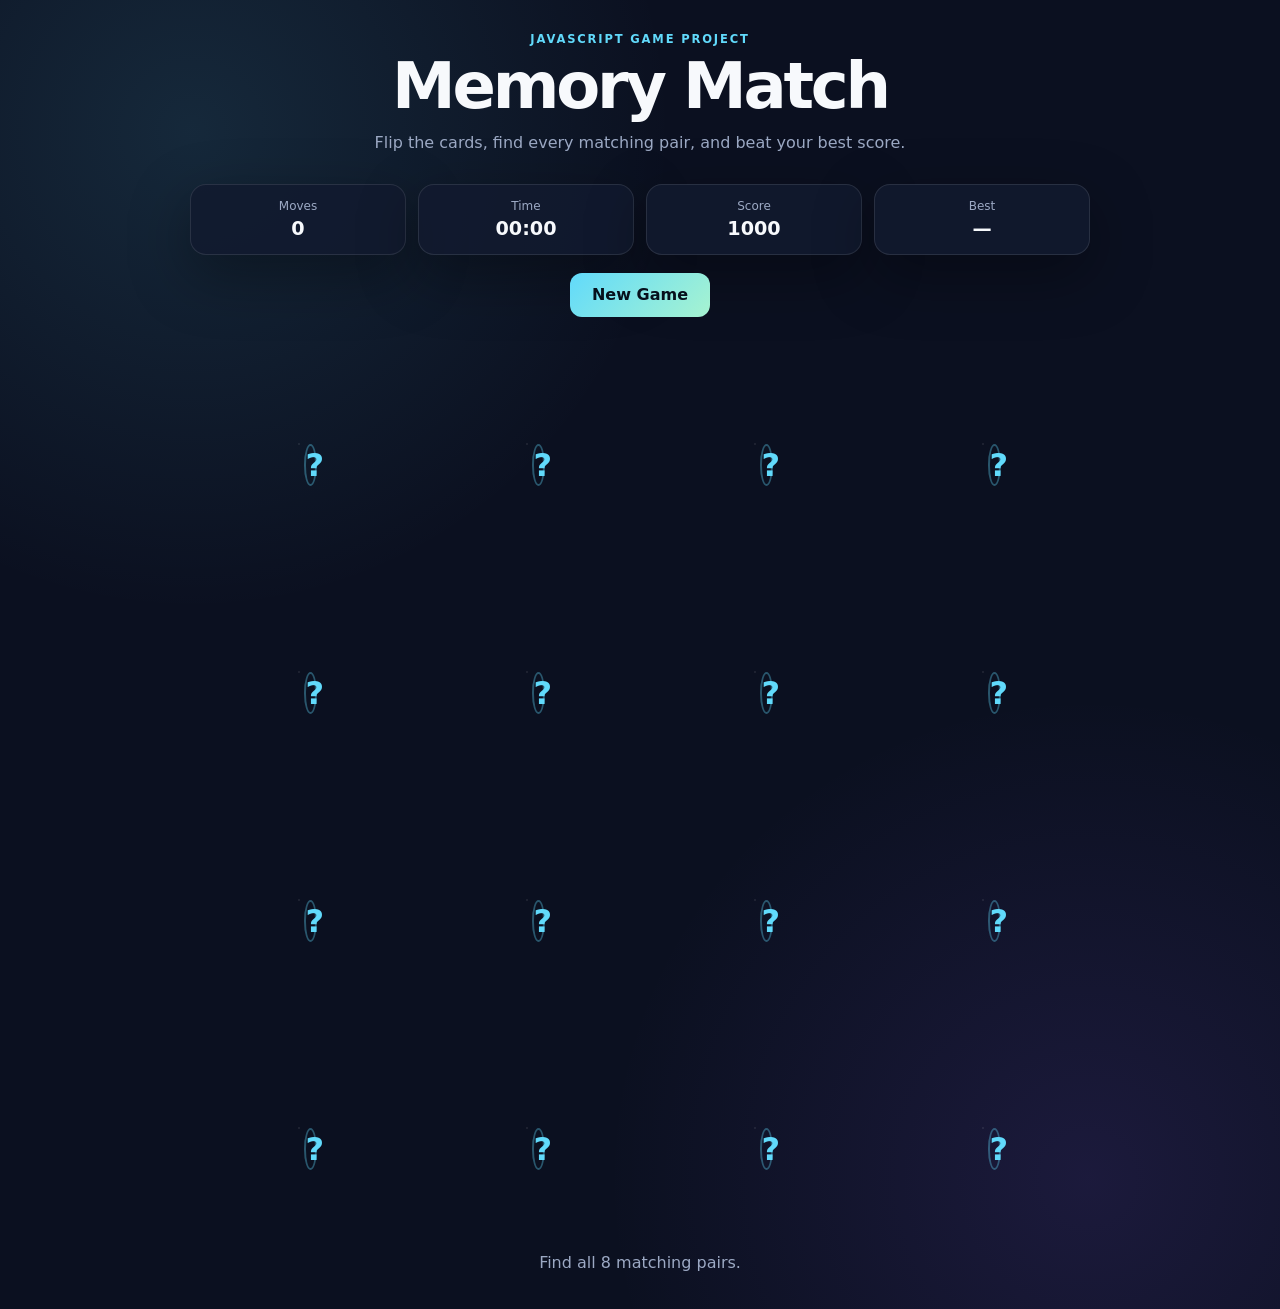
==== index.html @ 8cd5a8c1 "Add files via upload" ====
<!DOCTYPE html>
<html lang="en">
<head>
  <meta charset="UTF-8">
  <meta name="viewport" content="width=device-width, initial-scale=1.0">
  <meta name="description" content="A responsive Memory Card Matching Game built with HTML, CSS and JavaScript.">
  <title>Memory Match | Card Matching Game</title>
  <link rel="stylesheet" href="style.css">
</head>
<body>
  <main class="game-shell">
    <header class="hero">
      <p class="eyebrow">JAVASCRIPT GAME PROJECT</p>
      <h1>Memory Match</h1>
      <p class="subtitle">Flip the cards, find every matching pair, and beat your best score.</p>
    </header>

    <section class="stats" aria-label="Game statistics">
      <div class="stat-card">
        <span class="stat-label">Moves</span>
        <strong id="moves">0</strong>
      </div>
      <div class="stat-card">
        <span class="stat-label">Time</span>
        <strong id="timer">00:00</strong>
      </div>
      <div class="stat-card">
        <span class="stat-label">Score</span>
        <strong id="score">1000</strong>
      </div>
      <div class="stat-card">
        <span class="stat-label">Best</span>
        <strong id="bestScore">—</strong>
      </div>
    </section>

    <div class="controls">
      <button id="newGameBtn" class="primary-btn" type="button">New Game</button>
    </div>

    <section id="gameBoard" class="game-board" aria-label="Memory card board"></section>

    <p id="status" class="status" aria-live="polite">Find all 8 matching pairs.</p>
  </main>

  <div id="winModal" class="modal hidden" role="dialog" aria-modal="true" aria-labelledby="winTitle">
    <div class="modal-card">
      <div class="trophy" aria-hidden="true">🏆</div>
      <p class="eyebrow">GAME COMPLETE</p>
      <h2 id="winTitle">You matched them all!</h2>
      <p id="winMessage"></p>
      <button id="playAgainBtn" class="primary-btn" type="button">Play Again</button>
    </div>
  </div>

  <script src="script.js"></script>
</body>
</html>
---- style.css ----
* {
  box-sizing: border-box;
  margin: 0;
  padding: 0;
}

:root {
  --bg: #0b1020;
  --panel: #121a2f;
  --panel-2: #18223c;
  --text: #f7f9fc;
  --muted: #9ca9c4;
  --accent: #61dafb;
  --accent-2: #8b5cf6;
  --success: #34d399;
  --border: rgba(255, 255, 255, 0.10);
  --shadow: 0 20px 60px rgba(0, 0, 0, 0.35);
}

body {
  min-height: 100vh;
  font-family: Inter, ui-sans-serif, system-ui, -apple-system, BlinkMacSystemFont, "Segoe UI", sans-serif;
  background:
    radial-gradient(circle at 15% 10%, rgba(97, 218, 251, 0.12), transparent 30%),
    radial-gradient(circle at 85% 90%, rgba(139, 92, 246, 0.13), transparent 30%),
    var(--bg);
  color: var(--text);
  padding: 32px 16px;
}

.game-shell {
  width: min(900px, 100%);
  margin: 0 auto;
}

.hero {
  text-align: center;
  margin-bottom: 28px;
}

.eyebrow {
  color: var(--accent);
  font-size: 0.72rem;
  font-weight: 800;
  letter-spacing: 0.16em;
  margin-bottom: 8px;
}

h1 {
  font-size: clamp(2.2rem, 7vw, 4rem);
  line-height: 1;
  letter-spacing: -0.05em;
}

.subtitle {
  max-width: 560px;
  margin: 12px auto 0;
  color: var(--muted);
  line-height: 1.6;
}

.stats {
  display: grid;
  grid-template-columns: repeat(4, 1fr);
  gap: 12px;
  margin-bottom: 18px;
}

.stat-card {
  background: rgba(18, 26, 47, 0.86);
  border: 1px solid var(--border);
  border-radius: 16px;
  padding: 14px;
  text-align: center;
  box-shadow: var(--shadow);
}

.stat-label {
  display: block;
  color: var(--muted);
  font-size: 0.75rem;
  margin-bottom: 4px;
}

.stat-card strong {
  font-size: 1.2rem;
}

.controls {
  display: flex;
  justify-content: center;
  margin-bottom: 18px;
}

button {
  font: inherit;
}

.primary-btn {
  min-height: 44px;
  border: 0;
  border-radius: 12px;
  padding: 10px 22px;
  cursor: pointer;
  font-weight: 800;
  color: #06101c;
  background: linear-gradient(135deg, var(--accent), #a7f3d0);
  transition: transform 0.2s ease, filter 0.2s ease;
}

.primary-btn:hover {
  transform: translateY(-2px);
  filter: brightness(1.05);
}

.primary-btn:focus-visible {
  outline: 3px solid rgba(97, 218, 251, 0.35);
  outline-offset: 3px;
}

.game-board {
  display: grid;
  grid-template-columns: repeat(4, 1fr);
  gap: 12px;
  perspective: 900px;
}

.card {
  aspect-ratio: 1;
  border: 0;
  background: transparent;
  cursor: pointer;
  perspective: 900px;
  padding: 0;
}

.card:disabled {
  cursor: default;
}

.card-inner {
  position: relative;
  width: 100%;
  height: 100%;
  transform-style: preserve-3d;
  transition: transform 0.45s ease;
}

.card.flipped .card-inner,
.card.matched .card-inner {
  transform: rotateY(180deg);
}

.card-face {
  position: absolute;
  inset: 0;
  display: grid;
  place-items: center;
  border-radius: 18px;
  backface-visibility: hidden;
  -webkit-backface-visibility: hidden;
  border: 1px solid var(--border);
}

.card-back {
  background: linear-gradient(145deg, var(--panel-2), #0f1730);
  box-shadow: 0 10px 24px rgba(0, 0, 0, 0.22);
}

.card-back::after {
  content: "?";
  width: 42%;
  aspect-ratio: 1;
  display: grid;
  place-items: center;
  border-radius: 50%;
  border: 2px solid rgba(97, 218, 251, 0.35);
  color: var(--accent);
  font-size: clamp(1.3rem, 5vw, 2rem);
  font-weight: 900;
}

.card-front {
  transform: rotateY(180deg);
  background: #f7f9fc;
  color: #111827;
  font-size: clamp(1.8rem, 7vw, 3.1rem);
  box-shadow: 0 10px 24px rgba(0, 0, 0, 0.20);
}

.card.matched .card-front {
  box-shadow: 0 0 0 3px rgba(52, 211, 153, 0.35), 0 10px 28px rgba(52, 211, 153, 0.16);
}

.card:focus-visible {
  outline: 3px solid var(--accent);
  outline-offset: 3px;
  border-radius: 18px;
}

.status {
  text-align: center;
  color: var(--muted);
  margin-top: 18px;
  min-height: 24px;
}

.modal {
  position: fixed;
  inset: 0;
  display: grid;
  place-items: center;
  padding: 20px;
  background: rgba(4, 8, 18, 0.78);
  backdrop-filter: blur(8px);
  z-index: 10;
}

.modal.hidden {
  display: none;
}

.modal-card {
  width: min(430px, 100%);
  padding: 34px;
  text-align: center;
  background: var(--panel);
  border: 1px solid var(--border);
  border-radius: 24px;
  box-shadow: var(--shadow);
}

.trophy {
  font-size: 3.4rem;
  margin-bottom: 8px;
}

.modal-card h2 {
  font-size: 1.8rem;
  margin-bottom: 10px;
}

.modal-card p:not(.eyebrow) {
  color: var(--muted);
  line-height: 1.6;
  margin-bottom: 22px;
}

@media (max-width: 560px) {
  body {
    padding: 22px 12px;
  }

  .stats {
    grid-template-columns: repeat(2, 1fr);
  }

  .game-board {
    gap: 8px;
  }

  .card-face {
    border-radius: 13px;
  }
}

@media (prefers-reduced-motion: reduce) {
  .card-inner,
  .primary-btn {
    transition: none;
  }
}
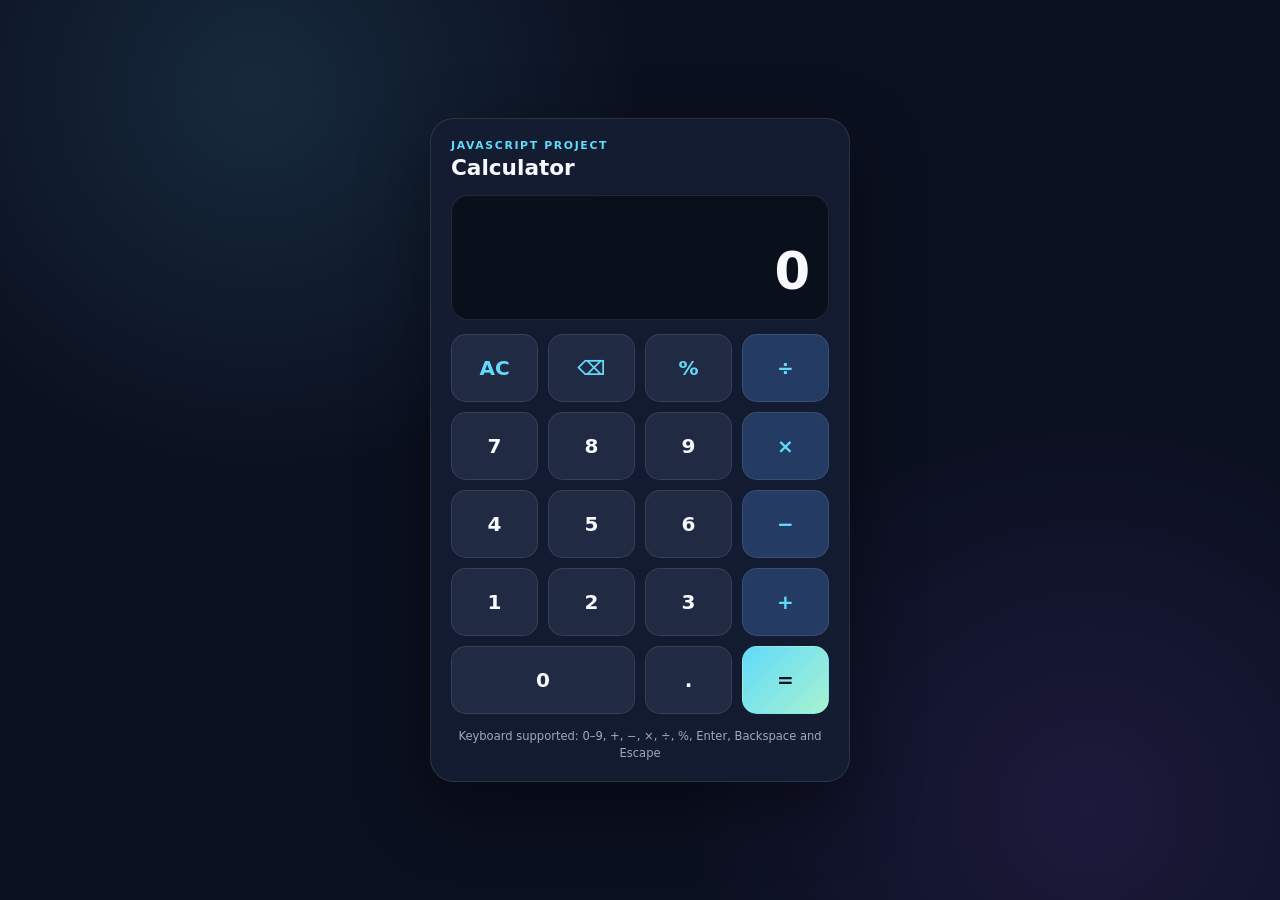
==== commit 03aa6426: "Add files via upload" ====
--- a/index.html
+++ b/index.html
@@ -3,56 +3,55 @@
 <head>
   <meta charset="UTF-8">
   <meta name="viewport" content="width=device-width, initial-scale=1.0">
-  <meta name="description" content="A responsive Memory Card Matching Game built with HTML, CSS and JavaScript.">
-  <title>Memory Match | Card Matching Game</title>
+  <meta name="description" content="A responsive calculator built with HTML, CSS and JavaScript.">
+  <title>Calculator | JavaScript Project</title>
   <link rel="stylesheet" href="style.css">
 </head>
 <body>
-  <main class="game-shell">
-    <header class="hero">
-      <p class="eyebrow">JAVASCRIPT GAME PROJECT</p>
-      <h1>Memory Match</h1>
-      <p class="subtitle">Flip the cards, find every matching pair, and beat your best score.</p>
-    </header>
+  <main class="app">
+    <section class="calculator" aria-label="Calculator">
+      <header class="calculator-header">
+        <div>
+          <p class="eyebrow">JAVASCRIPT PROJECT</p>
+          <h1>Calculator</h1>
+        </div>
+        <button id="clear" class="clear-btn" type="button" aria-label="Clear calculator">AC</button>
+      </header>
 
-    <section class="stats" aria-label="Game statistics">
-      <div class="stat-card">
-        <span class="stat-label">Moves</span>
-        <strong id="moves">0</strong>
+      <div class="display" aria-live="polite">
+        <div id="history" class="history"></div>
+        <div id="display">0</div>
       </div>
-      <div class="stat-card">
-        <span class="stat-label">Time</span>
-        <strong id="timer">00:00</strong>
+
+      <div class="keys">
+        <button type="button" class="key utility" data-action="clear">AC</button>
+        <button type="button" class="key utility" data-action="backspace">⌫</button>
+        <button type="button" class="key utility" data-action="percent">%</button>
+        <button type="button" class="key operator" data-value="/">÷</button>
+
+        <button type="button" class="key" data-value="7">7</button>
+        <button type="button" class="key" data-value="8">8</button>
+        <button type="button" class="key" data-value="9">9</button>
+        <button type="button" class="key operator" data-value="*">×</button>
+
+        <button type="button" class="key" data-value="4">4</button>
+        <button type="button" class="key" data-value="5">5</button>
+        <button type="button" class="key" data-value="6">6</button>
+        <button type="button" class="key operator" data-value="-">−</button>
+
+        <button type="button" class="key" data-value="1">1</button>
+        <button type="button" class="key" data-value="2">2</button>
+        <button type="button" class="key" data-value="3">3</button>
+        <button type="button" class="key operator" data-value="+">+</button>
+
+        <button type="button" class="key zero" data-value="0">0</button>
+        <button type="button" class="key" data-action="decimal">.</button>
+        <button type="button" class="key equals" data-action="equals">=</button>
       </div>
-      <div class="stat-card">
-        <span class="stat-label">Score</span>
-        <strong id="score">1000</strong>
-      </div>
-      <div class="stat-card">
-        <span class="stat-label">Best</span>
-        <strong id="bestScore">—</strong>
-      </div>
+
+      <p class="hint">Keyboard supported: 0–9, +, −, ×, ÷, %, Enter, Backspace and Escape</p>
     </section>
-
-    <div class="controls">
-      <button id="newGameBtn" class="primary-btn" type="button">New Game</button>
-    </div>
-
-    <section id="gameBoard" class="game-board" aria-label="Memory card board"></section>
-
-    <p id="status" class="status" aria-live="polite">Find all 8 matching pairs.</p>
   </main>
-
-  <div id="winModal" class="modal hidden" role="dialog" aria-modal="true" aria-labelledby="winTitle">
-    <div class="modal-card">
-      <div class="trophy" aria-hidden="true">🏆</div>
-      <p class="eyebrow">GAME COMPLETE</p>
-      <h2 id="winTitle">You matched them all!</h2>
-      <p id="winMessage"></p>
-      <button id="playAgainBtn" class="primary-btn" type="button">Play Again</button>
-    </div>
-  </div>
-
   <script src="script.js"></script>
 </body>
 </html>
--- a/style.css
+++ b/style.css
@@ -1,272 +1,133 @@
-* {
-  box-sizing: border-box;
-  margin: 0;
-  padding: 0;
-}
+* { box-sizing: border-box; margin: 0; padding: 0; }
 
 :root {
   --bg: #0b1020;
-  --panel: #121a2f;
-  --panel-2: #18223c;
+  --panel: #151d32;
+  --display: #0a0f1c;
+  --key: #202a43;
+  --key-hover: #2a3756;
+  --operator: #243b64;
+  --accent: #61dafb;
   --text: #f7f9fc;
   --muted: #9ca9c4;
-  --accent: #61dafb;
-  --accent-2: #8b5cf6;
-  --success: #34d399;
-  --border: rgba(255, 255, 255, 0.10);
-  --shadow: 0 20px 60px rgba(0, 0, 0, 0.35);
+  --border: rgba(255,255,255,.1);
 }
 
 body {
   min-height: 100vh;
-  font-family: Inter, ui-sans-serif, system-ui, -apple-system, BlinkMacSystemFont, "Segoe UI", sans-serif;
+  display: grid;
+  place-items: center;
+  padding: 20px;
+  font-family: system-ui, -apple-system, BlinkMacSystemFont, "Segoe UI", sans-serif;
   background:
-    radial-gradient(circle at 15% 10%, rgba(97, 218, 251, 0.12), transparent 30%),
-    radial-gradient(circle at 85% 90%, rgba(139, 92, 246, 0.13), transparent 30%),
+    radial-gradient(circle at 20% 10%, rgba(97,218,251,.13), transparent 30%),
+    radial-gradient(circle at 85% 90%, rgba(139,92,246,.13), transparent 30%),
     var(--bg);
   color: var(--text);
-  padding: 32px 16px;
 }
 
-.game-shell {
-  width: min(900px, 100%);
-  margin: 0 auto;
+.app { width: min(420px, 100%); }
+
+.calculator {
+  padding: 20px;
+  background: rgba(21,29,50,.95);
+  border: 1px solid var(--border);
+  border-radius: 24px;
+  box-shadow: 0 25px 70px rgba(0,0,0,.4);
 }
 
-.hero {
-  text-align: center;
-  margin-bottom: 28px;
+.calculator-header {
+  display: flex;
+  justify-content: space-between;
+  align-items: center;
+  margin-bottom: 15px;
 }
 
 .eyebrow {
   color: var(--accent);
-  font-size: 0.72rem;
+  font-size: .68rem;
   font-weight: 800;
-  letter-spacing: 0.16em;
-  margin-bottom: 8px;
+  letter-spacing: .15em;
 }
 
-h1 {
-  font-size: clamp(2.2rem, 7vw, 4rem);
-  line-height: 1;
-  letter-spacing: -0.05em;
+h1 { font-size: 1.35rem; margin-top: 3px; }
+
+.clear-btn {
+  display: none;
+  border: 0;
+  background: transparent;
+  color: var(--muted);
 }
 
-.subtitle {
-  max-width: 560px;
-  margin: 12px auto 0;
-  color: var(--muted);
-  line-height: 1.6;
+.display {
+  min-height: 125px;
+  padding: 18px;
+  margin-bottom: 14px;
+  display: flex;
+  flex-direction: column;
+  justify-content: flex-end;
+  align-items: flex-end;
+  overflow: hidden;
+  background: var(--display);
+  border: 1px solid var(--border);
+  border-radius: 17px;
 }
 
-.stats {
+.history {
+  width: 100%;
+  min-height: 22px;
+  color: var(--muted);
+  font-size: .9rem;
+  text-align: right;
+  overflow-wrap: anywhere;
+}
+
+#display {
+  width: 100%;
+  margin-top: 5px;
+  font-size: clamp(2rem, 9vw, 3.2rem);
+  font-weight: 700;
+  text-align: right;
+  overflow-wrap: anywhere;
+}
+
+.keys {
   display: grid;
   grid-template-columns: repeat(4, 1fr);
-  gap: 12px;
-  margin-bottom: 18px;
+  gap: 10px;
 }
 
-.stat-card {
-  background: rgba(18, 26, 47, 0.86);
+.key {
+  min-height: 68px;
   border: 1px solid var(--border);
-  border-radius: 16px;
-  padding: 14px;
-  text-align: center;
-  box-shadow: var(--shadow);
+  border-radius: 15px;
+  background: var(--key);
+  color: var(--text);
+  font: inherit;
+  font-size: 1.25rem;
+  font-weight: 700;
+  cursor: pointer;
+  transition: transform .12s, background .12s;
 }
 
-.stat-label {
-  display: block;
+.key:hover { background: var(--key-hover); }
+.key:active { transform: scale(.96); }
+.key:focus-visible { outline: 3px solid rgba(97,218,251,.4); outline-offset: 2px; }
+
+.key.utility { color: var(--accent); }
+.key.operator { background: var(--operator); color: var(--accent); }
+.key.equals { background: linear-gradient(135deg, var(--accent), #a7f3d0); color: #07121d; }
+.key.zero { grid-column: span 2; }
+
+.hint {
+  margin-top: 14px;
   color: var(--muted);
-  font-size: 0.75rem;
-  margin-bottom: 4px;
+  font-size: .72rem;
+  line-height: 1.45;
+  text-align: center;
 }
 
-.stat-card strong {
-  font-size: 1.2rem;
+@media (max-width: 380px) {
+  .calculator { padding: 14px; border-radius: 18px; }
+  .key { min-height: 60px; }
 }
-
-.controls {
-  display: flex;
-  justify-content: center;
-  margin-bottom: 18px;
-}
-
-button {
-  font: inherit;
-}
-
-.primary-btn {
-  min-height: 44px;
-  border: 0;
-  border-radius: 12px;
-  padding: 10px 22px;
-  cursor: pointer;
-  font-weight: 800;
-  color: #06101c;
-  background: linear-gradient(135deg, var(--accent), #a7f3d0);
-  transition: transform 0.2s ease, filter 0.2s ease;
-}
-
-.primary-btn:hover {
-  transform: translateY(-2px);
-  filter: brightness(1.05);
-}
-
-.primary-btn:focus-visible {
-  outline: 3px solid rgba(97, 218, 251, 0.35);
-  outline-offset: 3px;
-}
-
-.game-board {
-  display: grid;
-  grid-template-columns: repeat(4, 1fr);
-  gap: 12px;
-  perspective: 900px;
-}
-
-.card {
-  aspect-ratio: 1;
-  border: 0;
-  background: transparent;
-  cursor: pointer;
-  perspective: 900px;
-  padding: 0;
-}
-
-.card:disabled {
-  cursor: default;
-}
-
-.card-inner {
-  position: relative;
-  width: 100%;
-  height: 100%;
-  transform-style: preserve-3d;
-  transition: transform 0.45s ease;
-}
-
-.card.flipped .card-inner,
-.card.matched .card-inner {
-  transform: rotateY(180deg);
-}
-
-.card-face {
-  position: absolute;
-  inset: 0;
-  display: grid;
-  place-items: center;
-  border-radius: 18px;
-  backface-visibility: hidden;
-  -webkit-backface-visibility: hidden;
-  border: 1px solid var(--border);
-}
-
-.card-back {
-  background: linear-gradient(145deg, var(--panel-2), #0f1730);
-  box-shadow: 0 10px 24px rgba(0, 0, 0, 0.22);
-}
-
-.card-back::after {
-  content: "?";
-  width: 42%;
-  aspect-ratio: 1;
-  display: grid;
-  place-items: center;
-  border-radius: 50%;
-  border: 2px solid rgba(97, 218, 251, 0.35);
-  color: var(--accent);
-  font-size: clamp(1.3rem, 5vw, 2rem);
-  font-weight: 900;
-}
-
-.card-front {
-  transform: rotateY(180deg);
-  background: #f7f9fc;
-  color: #111827;
-  font-size: clamp(1.8rem, 7vw, 3.1rem);
-  box-shadow: 0 10px 24px rgba(0, 0, 0, 0.20);
-}
-
-.card.matched .card-front {
-  box-shadow: 0 0 0 3px rgba(52, 211, 153, 0.35), 0 10px 28px rgba(52, 211, 153, 0.16);
-}
-
-.card:focus-visible {
-  outline: 3px solid var(--accent);
-  outline-offset: 3px;
-  border-radius: 18px;
-}
-
-.status {
-  text-align: center;
-  color: var(--muted);
-  margin-top: 18px;
-  min-height: 24px;
-}
-
-.modal {
-  position: fixed;
-  inset: 0;
-  display: grid;
-  place-items: center;
-  padding: 20px;
-  background: rgba(4, 8, 18, 0.78);
-  backdrop-filter: blur(8px);
-  z-index: 10;
-}
-
-.modal.hidden {
-  display: none;
-}
-
-.modal-card {
-  width: min(430px, 100%);
-  padding: 34px;
-  text-align: center;
-  background: var(--panel);
-  border: 1px solid var(--border);
-  border-radius: 24px;
-  box-shadow: var(--shadow);
-}
-
-.trophy {
-  font-size: 3.4rem;
-  margin-bottom: 8px;
-}
-
-.modal-card h2 {
-  font-size: 1.8rem;
-  margin-bottom: 10px;
-}
-
-.modal-card p:not(.eyebrow) {
-  color: var(--muted);
-  line-height: 1.6;
-  margin-bottom: 22px;
-}
-
-@media (max-width: 560px) {
-  body {
-    padding: 22px 12px;
-  }
-
-  .stats {
-    grid-template-columns: repeat(2, 1fr);
-  }
-
-  .game-board {
-    gap: 8px;
-  }
-
-  .card-face {
-    border-radius: 13px;
-  }
-}
-
-@media (prefers-reduced-motion: reduce) {
-  .card-inner,
-  .primary-btn {
-    transition: none;
-  }
-}
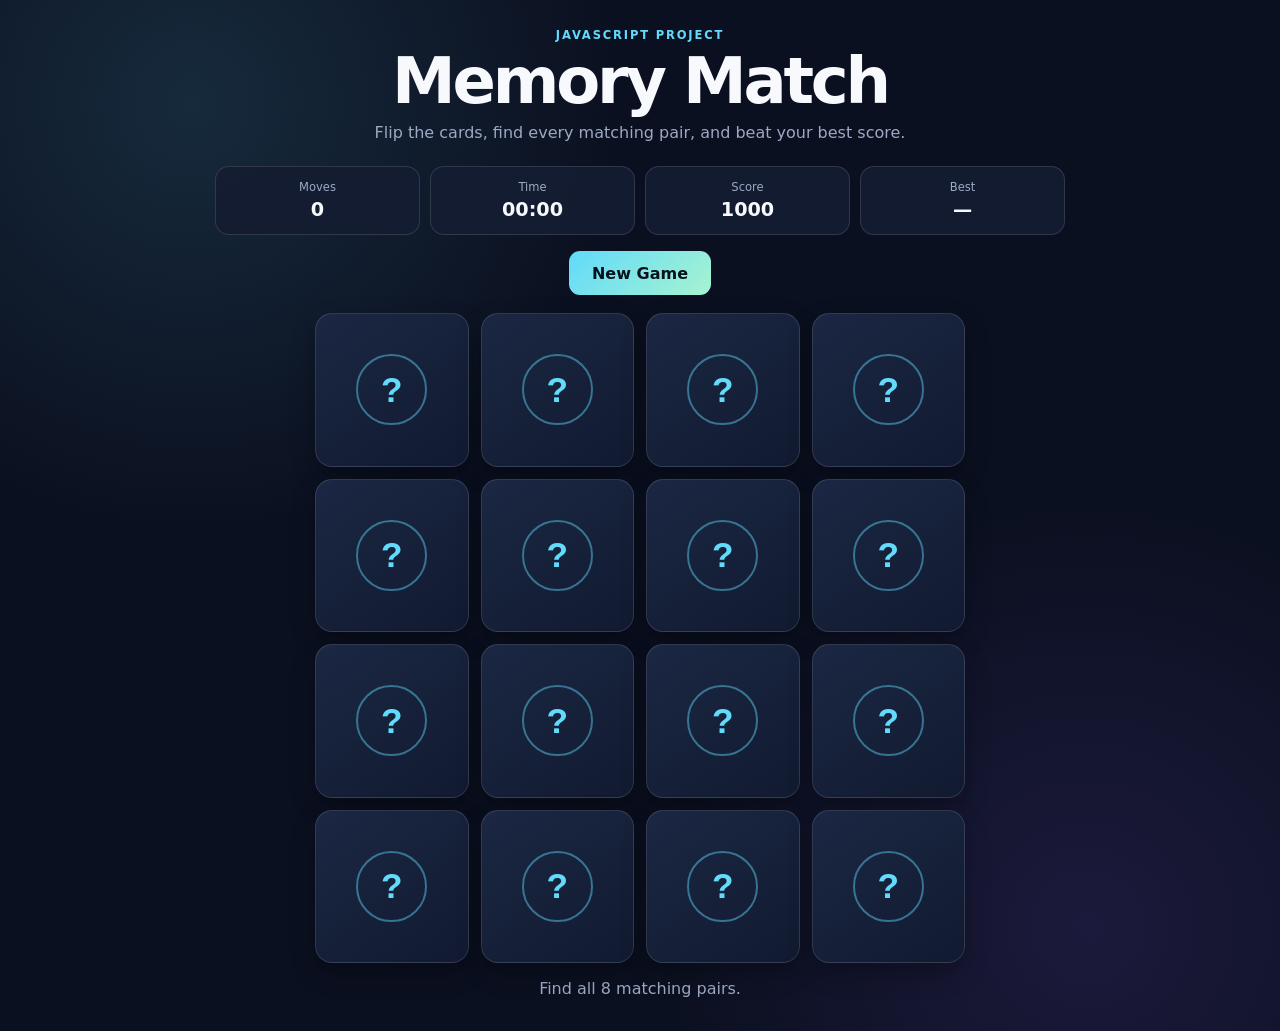
==== commit 94b3b607: "Add files via upload" ====
--- a/index.html
+++ b/index.html
@@ -3,55 +3,43 @@
 <head>
   <meta charset="UTF-8">
   <meta name="viewport" content="width=device-width, initial-scale=1.0">
-  <meta name="description" content="A responsive calculator built with HTML, CSS and JavaScript.">
-  <title>Calculator | JavaScript Project</title>
+  <meta name="description" content="A fully functional Memory Card Matching Game built with HTML, CSS and JavaScript.">
+  <title>Memory Match Game</title>
   <link rel="stylesheet" href="style.css">
 </head>
 <body>
-  <main class="app">
-    <section class="calculator" aria-label="Calculator">
-      <header class="calculator-header">
-        <div>
-          <p class="eyebrow">JAVASCRIPT PROJECT</p>
-          <h1>Calculator</h1>
-        </div>
-        <button id="clear" class="clear-btn" type="button" aria-label="Clear calculator">AC</button>
-      </header>
+  <main class="container">
+    <header class="header">
+      <p class="eyebrow">JAVASCRIPT PROJECT</p>
+      <h1>Memory Match</h1>
+      <p class="subtitle">Flip the cards, find every matching pair, and beat your best score.</p>
+    </header>
 
-      <div class="display" aria-live="polite">
-        <div id="history" class="history"></div>
-        <div id="display">0</div>
-      </div>
+    <section class="stats" aria-label="Game statistics">
+      <div class="stat"><span>Moves</span><strong id="moves">0</strong></div>
+      <div class="stat"><span>Time</span><strong id="timer">00:00</strong></div>
+      <div class="stat"><span>Score</span><strong id="score">1000</strong></div>
+      <div class="stat"><span>Best</span><strong id="best">—</strong></div>
+    </section>
 
-      <div class="keys">
-        <button type="button" class="key utility" data-action="clear">AC</button>
-        <button type="button" class="key utility" data-action="backspace">⌫</button>
-        <button type="button" class="key utility" data-action="percent">%</button>
-        <button type="button" class="key operator" data-value="/">÷</button>
+    <div class="controls">
+      <button id="newGame" class="button" type="button">New Game</button>
+    </div>
 
-        <button type="button" class="key" data-value="7">7</button>
-        <button type="button" class="key" data-value="8">8</button>
-        <button type="button" class="key" data-value="9">9</button>
-        <button type="button" class="key operator" data-value="*">×</button>
+    <section id="board" class="board" aria-label="Memory cards"></section>
+    <p id="status" class="status" aria-live="polite">Find all 8 matching pairs.</p>
+  </main>
 
-        <button type="button" class="key" data-value="4">4</button>
-        <button type="button" class="key" data-value="5">5</button>
-        <button type="button" class="key" data-value="6">6</button>
-        <button type="button" class="key operator" data-value="-">−</button>
+  <div id="winModal" class="modal hidden" role="dialog" aria-modal="true" aria-labelledby="winTitle">
+    <div class="modal-card">
+      <div class="trophy" aria-hidden="true">🏆</div>
+      <p class="eyebrow">GAME COMPLETE</p>
+      <h2 id="winTitle">Congratulations!</h2>
+      <p id="winText"></p>
+      <button id="playAgain" class="button" type="button">Play Again</button>
+    </div>
+  </div>
 
-        <button type="button" class="key" data-value="1">1</button>
-        <button type="button" class="key" data-value="2">2</button>
-        <button type="button" class="key" data-value="3">3</button>
-        <button type="button" class="key operator" data-value="+">+</button>
-
-        <button type="button" class="key zero" data-value="0">0</button>
-        <button type="button" class="key" data-action="decimal">.</button>
-        <button type="button" class="key equals" data-action="equals">=</button>
-      </div>
-
-      <p class="hint">Keyboard supported: 0–9, +, −, ×, ÷, %, Enter, Backspace and Escape</p>
-    </section>
-  </main>
   <script src="script.js"></script>
 </body>
 </html>
--- a/style.css
+++ b/style.css
@@ -1,133 +1,22 @@
-* { box-sizing: border-box; margin: 0; padding: 0; }
-
-:root {
-  --bg: #0b1020;
-  --panel: #151d32;
-  --display: #0a0f1c;
-  --key: #202a43;
-  --key-hover: #2a3756;
-  --operator: #243b64;
-  --accent: #61dafb;
-  --text: #f7f9fc;
-  --muted: #9ca9c4;
-  --border: rgba(255,255,255,.1);
-}
-
-body {
-  min-height: 100vh;
-  display: grid;
-  place-items: center;
-  padding: 20px;
-  font-family: system-ui, -apple-system, BlinkMacSystemFont, "Segoe UI", sans-serif;
-  background:
-    radial-gradient(circle at 20% 10%, rgba(97,218,251,.13), transparent 30%),
-    radial-gradient(circle at 85% 90%, rgba(139,92,246,.13), transparent 30%),
-    var(--bg);
-  color: var(--text);
-}
-
-.app { width: min(420px, 100%); }
-
-.calculator {
-  padding: 20px;
-  background: rgba(21,29,50,.95);
-  border: 1px solid var(--border);
-  border-radius: 24px;
-  box-shadow: 0 25px 70px rgba(0,0,0,.4);
-}
-
-.calculator-header {
-  display: flex;
-  justify-content: space-between;
-  align-items: center;
-  margin-bottom: 15px;
-}
-
-.eyebrow {
-  color: var(--accent);
-  font-size: .68rem;
-  font-weight: 800;
-  letter-spacing: .15em;
-}
-
-h1 { font-size: 1.35rem; margin-top: 3px; }
-
-.clear-btn {
-  display: none;
-  border: 0;
-  background: transparent;
-  color: var(--muted);
-}
-
-.display {
-  min-height: 125px;
-  padding: 18px;
-  margin-bottom: 14px;
-  display: flex;
-  flex-direction: column;
-  justify-content: flex-end;
-  align-items: flex-end;
-  overflow: hidden;
-  background: var(--display);
-  border: 1px solid var(--border);
-  border-radius: 17px;
-}
-
-.history {
-  width: 100%;
-  min-height: 22px;
-  color: var(--muted);
-  font-size: .9rem;
-  text-align: right;
-  overflow-wrap: anywhere;
-}
-
-#display {
-  width: 100%;
-  margin-top: 5px;
-  font-size: clamp(2rem, 9vw, 3.2rem);
-  font-weight: 700;
-  text-align: right;
-  overflow-wrap: anywhere;
-}
-
-.keys {
-  display: grid;
-  grid-template-columns: repeat(4, 1fr);
-  gap: 10px;
-}
-
-.key {
-  min-height: 68px;
-  border: 1px solid var(--border);
-  border-radius: 15px;
-  background: var(--key);
-  color: var(--text);
-  font: inherit;
-  font-size: 1.25rem;
-  font-weight: 700;
-  cursor: pointer;
-  transition: transform .12s, background .12s;
-}
-
-.key:hover { background: var(--key-hover); }
-.key:active { transform: scale(.96); }
-.key:focus-visible { outline: 3px solid rgba(97,218,251,.4); outline-offset: 2px; }
-
-.key.utility { color: var(--accent); }
-.key.operator { background: var(--operator); color: var(--accent); }
-.key.equals { background: linear-gradient(135deg, var(--accent), #a7f3d0); color: #07121d; }
-.key.zero { grid-column: span 2; }
-
-.hint {
-  margin-top: 14px;
-  color: var(--muted);
-  font-size: .72rem;
-  line-height: 1.45;
-  text-align: center;
-}
-
-@media (max-width: 380px) {
-  .calculator { padding: 14px; border-radius: 18px; }
-  .key { min-height: 60px; }
-}
+*{box-sizing:border-box;margin:0;padding:0}
+:root{--bg:#0b1020;--panel:#151d32;--card:#1b2743;--card2:#111a30;--text:#f7f9fc;--muted:#9ca9c4;--accent:#61dafb;--success:#34d399;--border:rgba(255,255,255,.12)}
+body{min-height:100vh;padding:28px 15px;font-family:system-ui,-apple-system,BlinkMacSystemFont,"Segoe UI",sans-serif;background:radial-gradient(circle at 15% 10%,rgba(97,218,251,.13),transparent 30%),radial-gradient(circle at 85% 90%,rgba(139,92,246,.13),transparent 30%),var(--bg);color:var(--text)}
+.container{width:min(850px,100%);margin:auto}.header{text-align:center;margin-bottom:24px}.eyebrow{color:var(--accent);font-size:.72rem;font-weight:800;letter-spacing:.16em;margin-bottom:7px}
+h1{font-size:clamp(2.4rem,7vw,4rem);line-height:1;letter-spacing:-.05em}.subtitle{margin-top:10px;color:var(--muted)}
+.stats{display:grid;grid-template-columns:repeat(4,1fr);gap:10px;margin-bottom:16px}.stat{background:rgba(21,29,50,.95);border:1px solid var(--border);border-radius:14px;padding:13px;text-align:center}.stat span{display:block;color:var(--muted);font-size:.72rem;margin-bottom:4px}.stat strong{font-size:1.2rem}
+.controls{display:flex;justify-content:center;margin-bottom:18px}.button{border:0;border-radius:11px;padding:11px 23px;min-height:44px;background:linear-gradient(135deg,var(--accent),#a7f3d0);color:#07121d;font:inherit;font-weight:800;cursor:pointer;transition:transform .15s ease,filter .15s ease}.button:hover{transform:translateY(-2px);filter:brightness(1.05)}.button:active{transform:scale(.97)}
+.button:focus-visible,.card:focus-visible{outline:3px solid rgba(97,218,251,.5);outline-offset:3px}
+.board{display:grid;grid-template-columns:repeat(4,1fr);gap:12px;max-width:650px;margin:0 auto}
+.card{width:100%;aspect-ratio:1;border:0;padding:0;background:transparent;cursor:pointer;perspective:900px}
+.card:disabled{cursor:default}.card-inner{display:block;width:100%;height:100%;position:relative;transform-style:preserve-3d;transition:transform .42s ease}
+.card.flipped .card-inner,.card.matched .card-inner{transform:rotateY(180deg)}
+.card-face{position:absolute;inset:0;width:100%;height:100%;display:grid;place-items:center;border-radius:17px;border:1px solid var(--border);backface-visibility:hidden;-webkit-backface-visibility:hidden;overflow:hidden}
+.card-back{z-index:1;background:linear-gradient(145deg,var(--card),var(--card2));box-shadow:0 10px 24px rgba(0,0,0,.3)}
+.card-back::after{content:"?";width:44%;aspect-ratio:1;display:grid;place-items:center;border:2px solid rgba(97,218,251,.45);border-radius:50%;color:var(--accent);font-size:clamp(1.5rem,5vw,2.2rem);font-weight:900}
+.card-front{z-index:2;transform:rotateY(180deg);background:#f7f9fc;color:#111827;font-size:clamp(1.8rem,6vw,3rem);box-shadow:0 10px 24px rgba(0,0,0,.2)}
+.card.matched .card-front{box-shadow:0 0 0 3px rgba(52,211,153,.4)}
+.status{min-height:24px;margin-top:16px;text-align:center;color:var(--muted)}
+.modal{position:fixed;inset:0;display:grid;place-items:center;padding:20px;background:rgba(3,7,18,.8);backdrop-filter:blur(7px);z-index:10}.hidden{display:none!important}
+.modal-card{width:min(420px,100%);padding:32px;text-align:center;background:var(--panel);border:1px solid var(--border);border-radius:22px;box-shadow:0 25px 70px rgba(0,0,0,.4)}.trophy{font-size:3.2rem;margin-bottom:7px}.modal-card h2{margin-bottom:9px}.modal-card p:not(.eyebrow){color:var(--muted);line-height:1.6;margin-bottom:20px}
+@media(max-width:550px){body{padding:18px 10px}.stats{grid-template-columns:repeat(2,1fr)}.board{gap:8px}.card-face{border-radius:12px}}
+@media(prefers-reduced-motion:reduce){.card-inner,.button{transition:none}}
